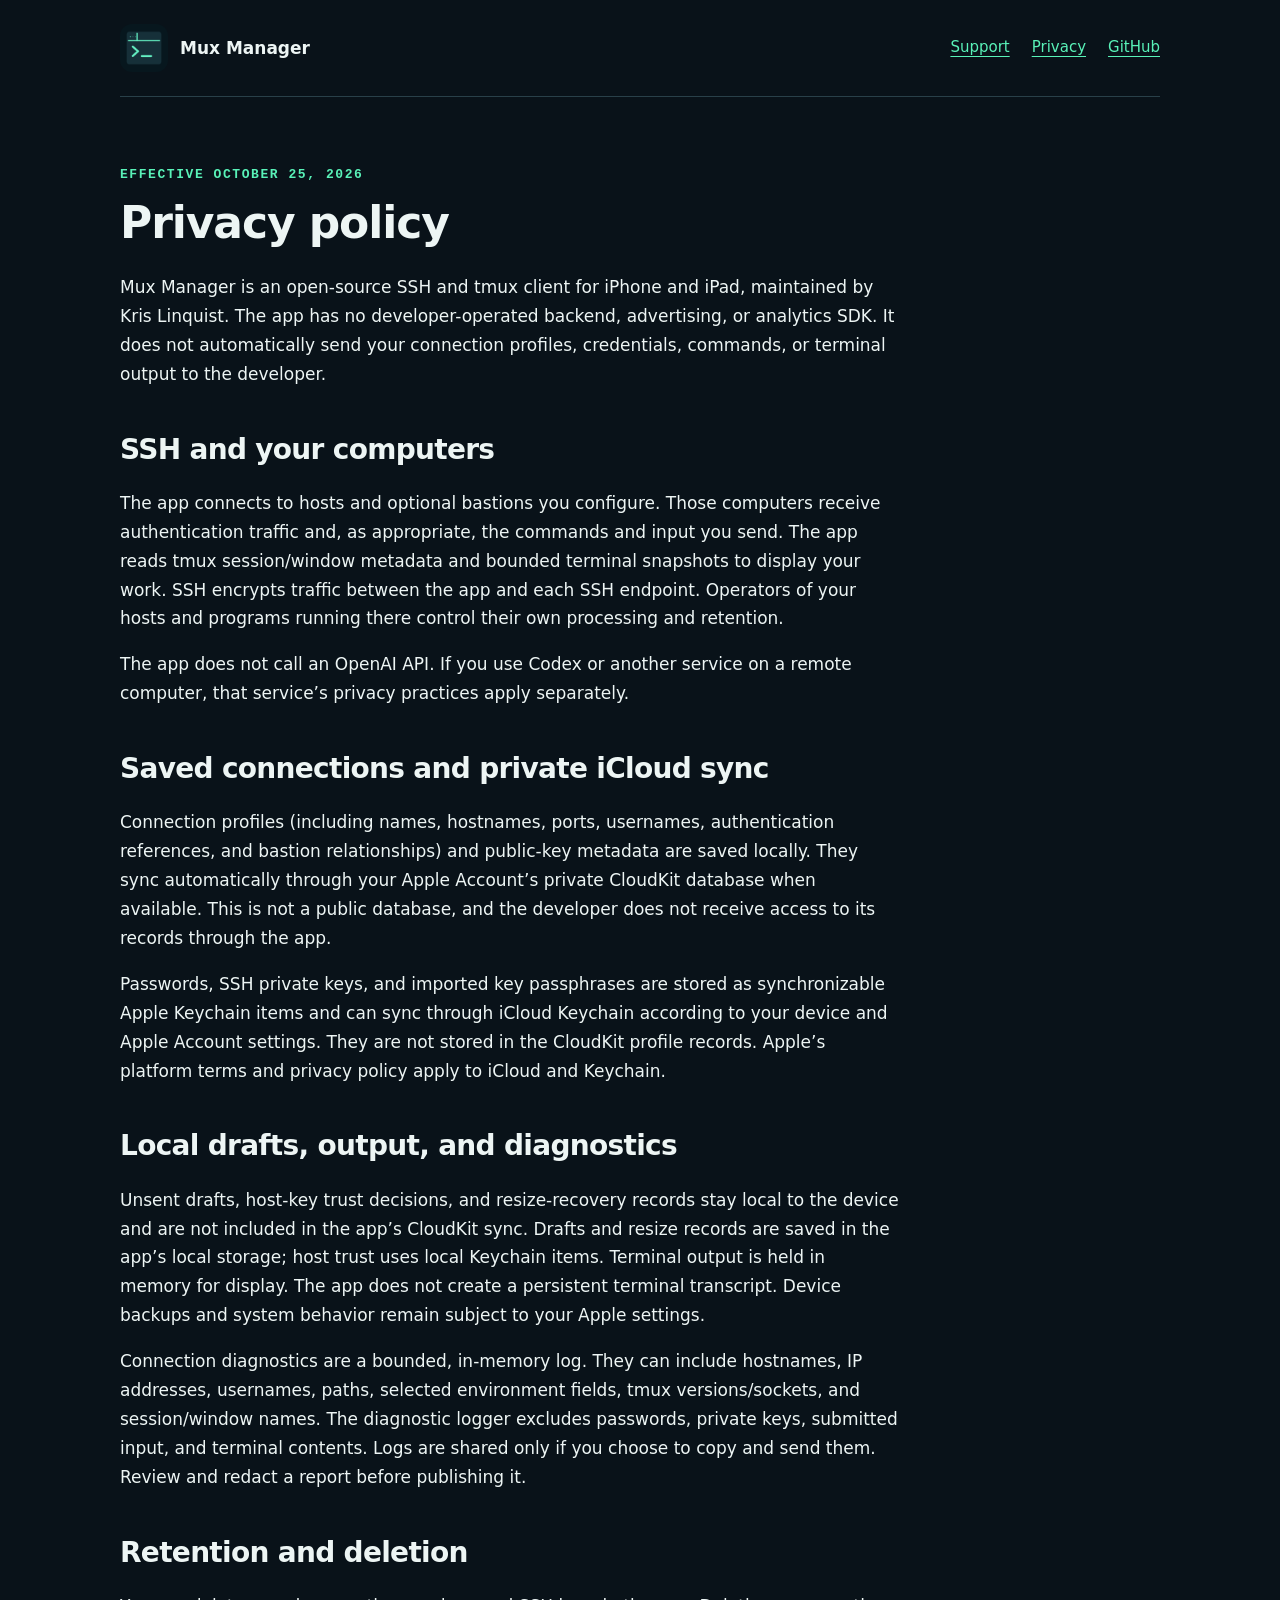
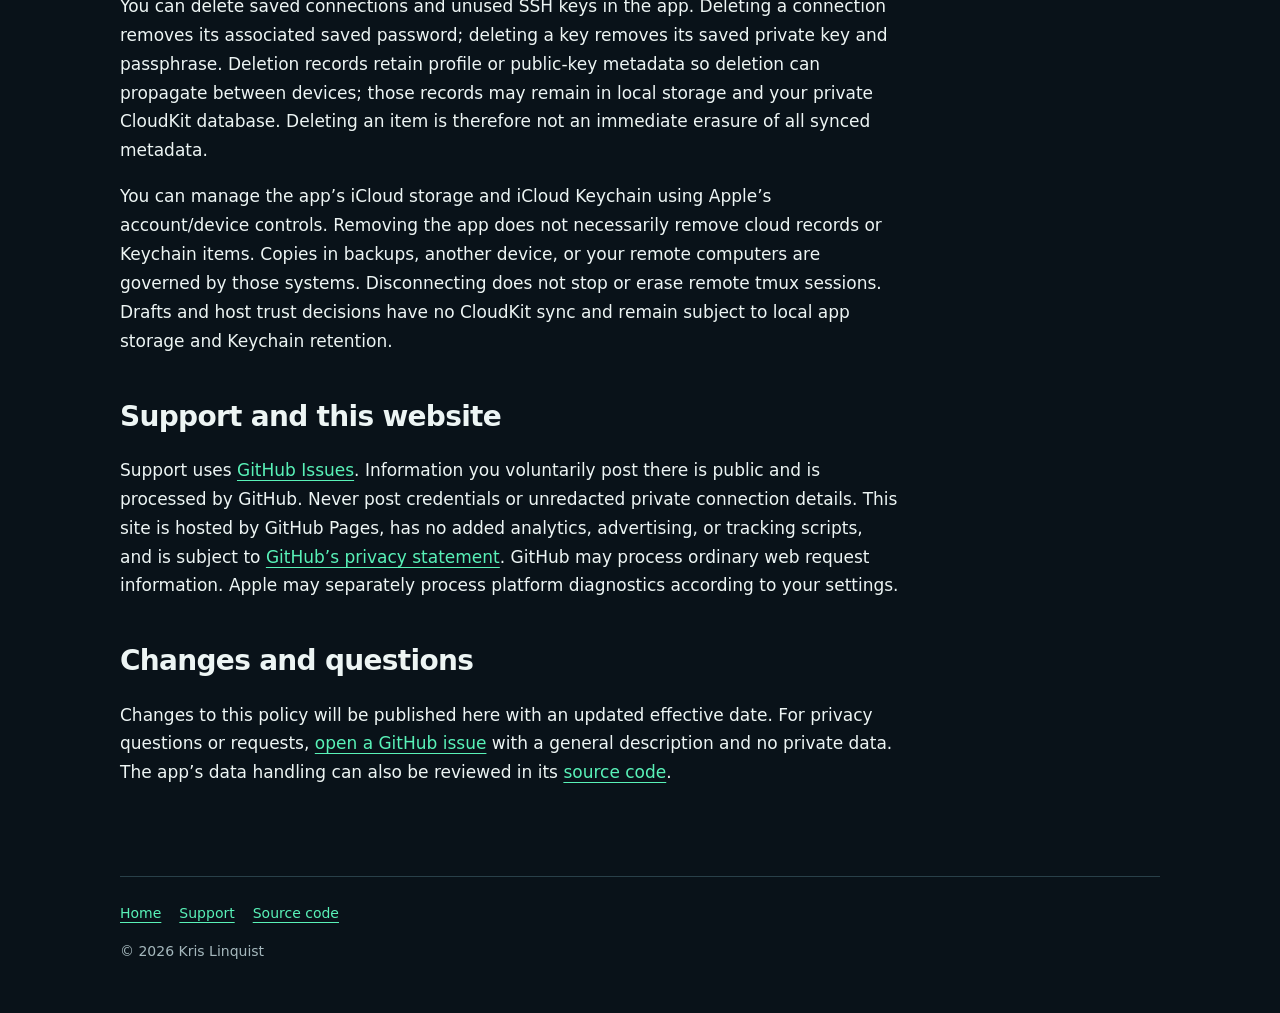
==== docs/privacy/index.html @ 08c9a594 "Open source Mux Manager for iPhone and iPad under MIT" ====
<!doctype html>
<html lang="en"><head><meta charset="utf-8"><meta name="viewport" content="width=device-width,initial-scale=1"><title>Privacy policy — Mux Manager</title><meta name="description" content="How Mux Manager handles SSH connections, credentials, private iCloud sync, terminal output, and optional support reports."><link rel="stylesheet" href="../style.css"><link rel="icon" href="../assets/icon.png"></head>
<body><header><a class="brand" href="../"><img src="../assets/icon.png" alt="">Mux Manager</a><nav aria-label="Main"><a href="../support/">Support</a><a href="./" aria-current="page">Privacy</a><a href="https://github.com/klinquist/muxmanager">GitHub</a></nav></header>
<main><article><p class="eyebrow">Effective October 25, 2026</p><h1>Privacy policy</h1><p>Mux Manager is an open-source SSH and tmux client for iPhone and iPad, maintained by Kris Linquist. The app has no developer-operated backend, advertising, or analytics SDK. It does not automatically send your connection profiles, credentials, commands, or terminal output to the developer.</p>
<h2>SSH and your computers</h2><p>The app connects to hosts and optional bastions you configure. Those computers receive authentication traffic and, as appropriate, the commands and input you send. The app reads tmux session/window metadata and bounded terminal snapshots to display your work. SSH encrypts traffic between the app and each SSH endpoint. Operators of your hosts and programs running there control their own processing and retention.</p><p>The app does not call an OpenAI API. If you use Codex or another service on a remote computer, that service’s privacy practices apply separately.</p>
<h2>Saved connections and private iCloud sync</h2><p>Connection profiles (including names, hostnames, ports, usernames, authentication references, and bastion relationships) and public-key metadata are saved locally. They sync automatically through your Apple Account’s private CloudKit database when available. This is not a public database, and the developer does not receive access to its records through the app.</p><p>Passwords, SSH private keys, and imported key passphrases are stored as synchronizable Apple Keychain items and can sync through iCloud Keychain according to your device and Apple Account settings. They are not stored in the CloudKit profile records. Apple’s platform terms and privacy policy apply to iCloud and Keychain.</p>
<h2>Local drafts, output, and diagnostics</h2><p>Unsent drafts, host-key trust decisions, and resize-recovery records stay local to the device and are not included in the app’s CloudKit sync. Drafts and resize records are saved in the app’s local storage; host trust uses local Keychain items. Terminal output is held in memory for display. The app does not create a persistent terminal transcript. Device backups and system behavior remain subject to your Apple settings.</p><p>Connection diagnostics are a bounded, in-memory log. They can include hostnames, IP addresses, usernames, paths, selected environment fields, tmux versions/sockets, and session/window names. The diagnostic logger excludes passwords, private keys, submitted input, and terminal contents. Logs are shared only if you choose to copy and send them. Review and redact a report before publishing it.</p>
<h2>Retention and deletion</h2><p>You can delete saved connections and unused SSH keys in the app. Deleting a connection removes its associated saved password; deleting a key removes its saved private key and passphrase. Deletion records retain profile or public-key metadata so deletion can propagate between devices; those records may remain in local storage and your private CloudKit database. Deleting an item is therefore not an immediate erasure of all synced metadata.</p><p>You can manage the app’s iCloud storage and iCloud Keychain using Apple’s account/device controls. Removing the app does not necessarily remove cloud records or Keychain items. Copies in backups, another device, or your remote computers are governed by those systems. Disconnecting does not stop or erase remote tmux sessions. Drafts and host trust decisions have no CloudKit sync and remain subject to local app storage and Keychain retention.</p>
<h2>Support and this website</h2><p>Support uses <a href="https://github.com/klinquist/muxmanager/issues">GitHub Issues</a>. Information you voluntarily post there is public and is processed by GitHub. Never post credentials or unredacted private connection details. This site is hosted by GitHub Pages, has no added analytics, advertising, or tracking scripts, and is subject to <a href="https://docs.github.com/en/site-policy/privacy-policies/github-general-privacy-statement">GitHub’s privacy statement</a>. GitHub may process ordinary web request information. Apple may separately process platform diagnostics according to your settings.</p>
<h2>Changes and questions</h2><p>Changes to this policy will be published here with an updated effective date. For privacy questions or requests, <a href="https://github.com/klinquist/muxmanager/issues/new">open a GitHub issue</a> with a general description and no private data. The app’s data handling can also be reviewed in its <a href="https://github.com/klinquist/muxmanager">source code</a>.</p>
</article></main><footer><a href="../">Home</a><a href="../support/">Support</a><a href="https://github.com/klinquist/muxmanager">Source code</a><p>© 2026 Kris Linquist</p></footer></body></html>
---- docs/style.css ----
:root { color-scheme: dark; --bg:#091219; --surface:#13242c; --text:#edf5f4; --muted:#a5b8bd; --accent:#59f2b8; }
* { box-sizing:border-box; }
body { margin:0; background:var(--bg); color:var(--text); font:17px/1.7 system-ui,-apple-system,BlinkMacSystemFont,"Segoe UI",sans-serif; }
a { color:var(--accent); text-underline-offset:4px; }
a:hover { color:#fff; }
header,main,footer { width:min(1040px,calc(100% - 40px)); margin:auto; }
header { display:flex; justify-content:space-between; align-items:center; gap:20px; padding:24px 0; border-bottom:1px solid #294049; }
.brand { display:flex; align-items:center; gap:12px; color:var(--text); font-weight:750; text-decoration:none; }
.brand img { width:48px; height:48px; border-radius:12px; }
nav { display:flex; flex-wrap:wrap; gap:22px; font-size:15px; }
h1,h2,h3 { line-height:1.18; letter-spacing:-.025em; }
h1 { font-size:clamp(38px,6vw,68px); margin:0 0 24px; }
h2 { font-size:28px; margin-top:44px; }
p,li { max-width:75ch; }
.hero { display:grid; grid-template-columns:1.15fr .85fr; align-items:center; gap:50px; padding:72px 0; }
.hero p { color:var(--muted); font-size:21px; }
.eyebrow { color:var(--accent)!important; font:600 13px/1.4 ui-monospace,monospace!important; letter-spacing:.12em; text-transform:uppercase; }
.hero img { display:block; width:100%; max-height:720px; object-fit:contain; }
.button { display:inline-block; border:1px solid var(--accent); padding:11px 20px; border-radius:10px; text-decoration:none; margin:10px 12px 10px 0; font-weight:650; }
.button.primary { color:var(--bg); background:var(--accent); }
.grid { display:grid; grid-template-columns:repeat(3,1fr); gap:20px; margin:30px 0 60px; }
.card { padding:25px; background:var(--surface); border-radius:14px; }
.card h2 { margin:0 0 12px; font-size:23px; }
.card p { color:var(--muted); margin-bottom:0; }
article { max-width:780px; padding:56px 0 72px; }
article h1 { font-size:44px; }
.note { color:var(--muted); border-left:3px solid var(--accent); padding-left:18px; }
code { font: .9em ui-monospace,SFMono-Regular,monospace; overflow-wrap:anywhere; }
footer { padding:25px 0 35px; border-top:1px solid #294049; color:var(--muted); font-size:14px; }
footer a { margin-right:18px; }
@media(max-width:700px) { header { align-items:flex-start; flex-direction:column; } .hero { grid-template-columns:1fr; padding:42px 0; gap:25px; } .hero img { max-height:620px; } .grid { grid-template-columns:1fr; } article { padding-top:35px; } }
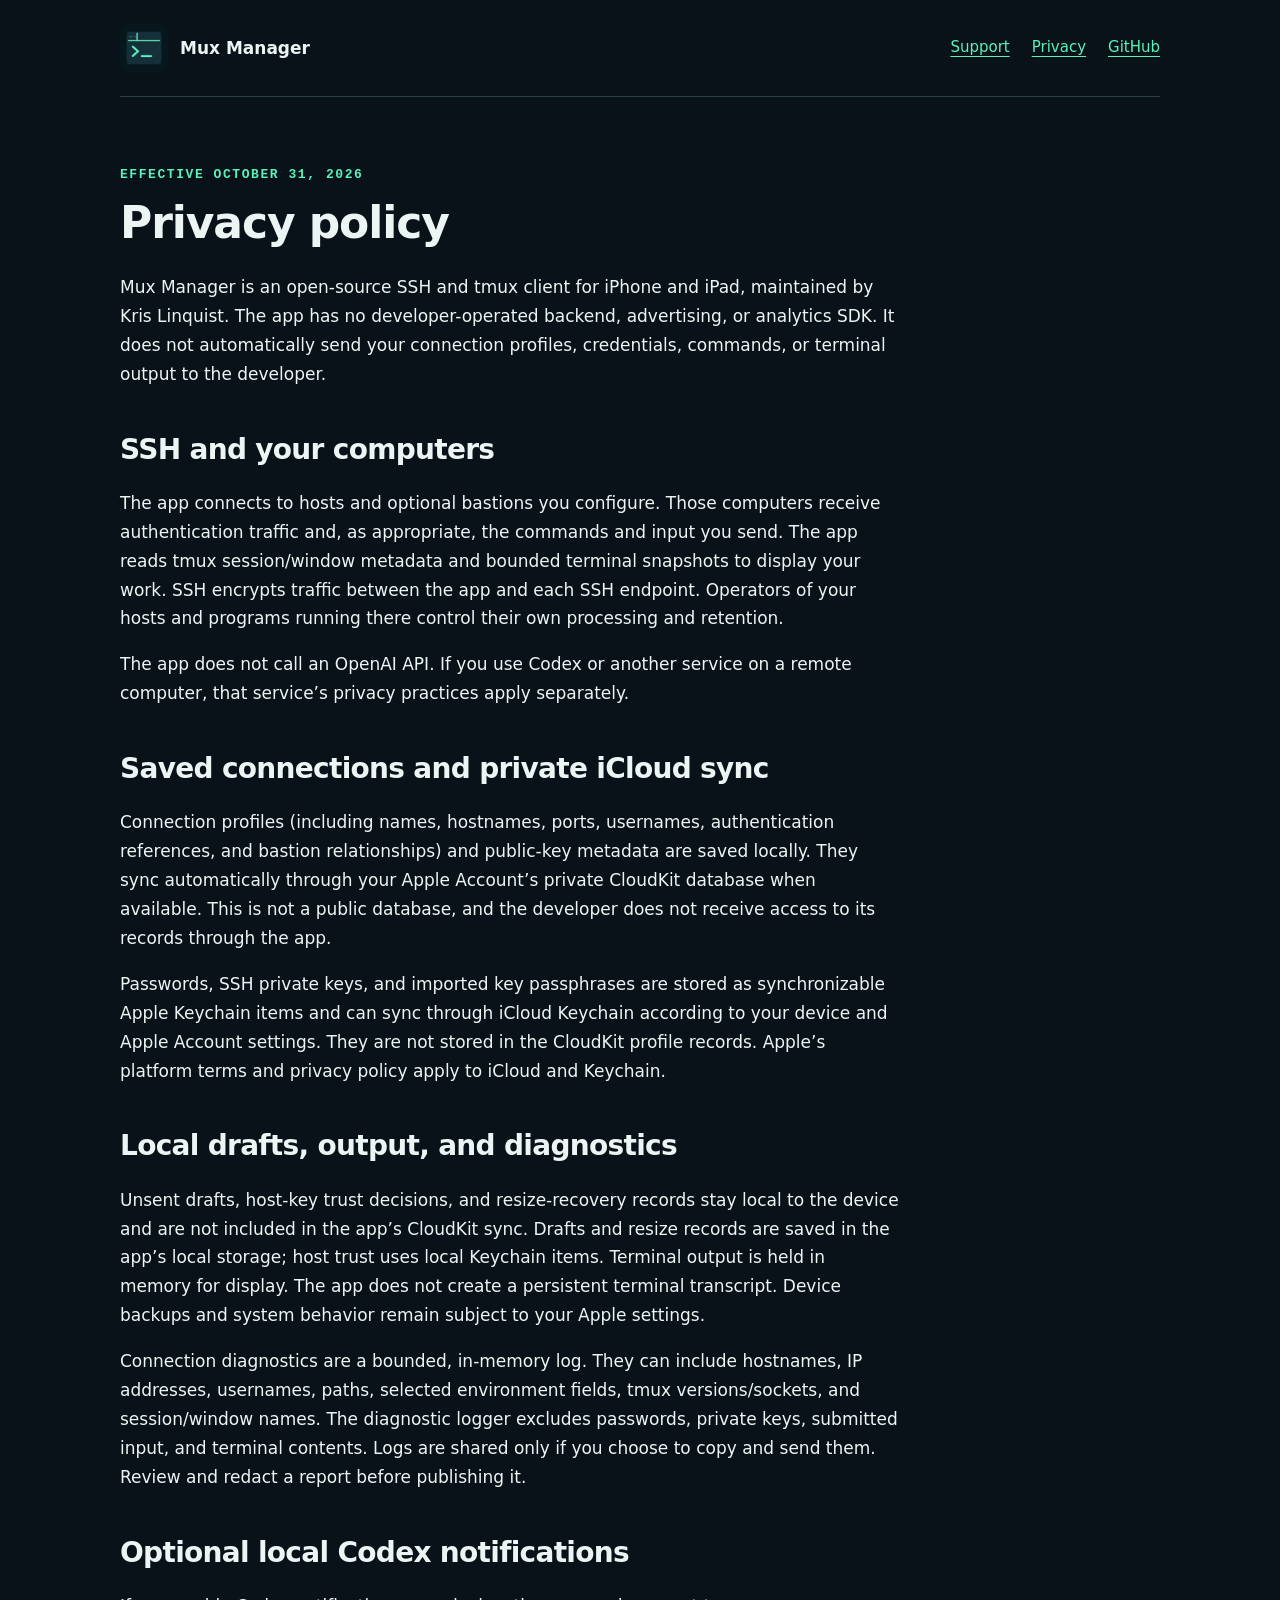
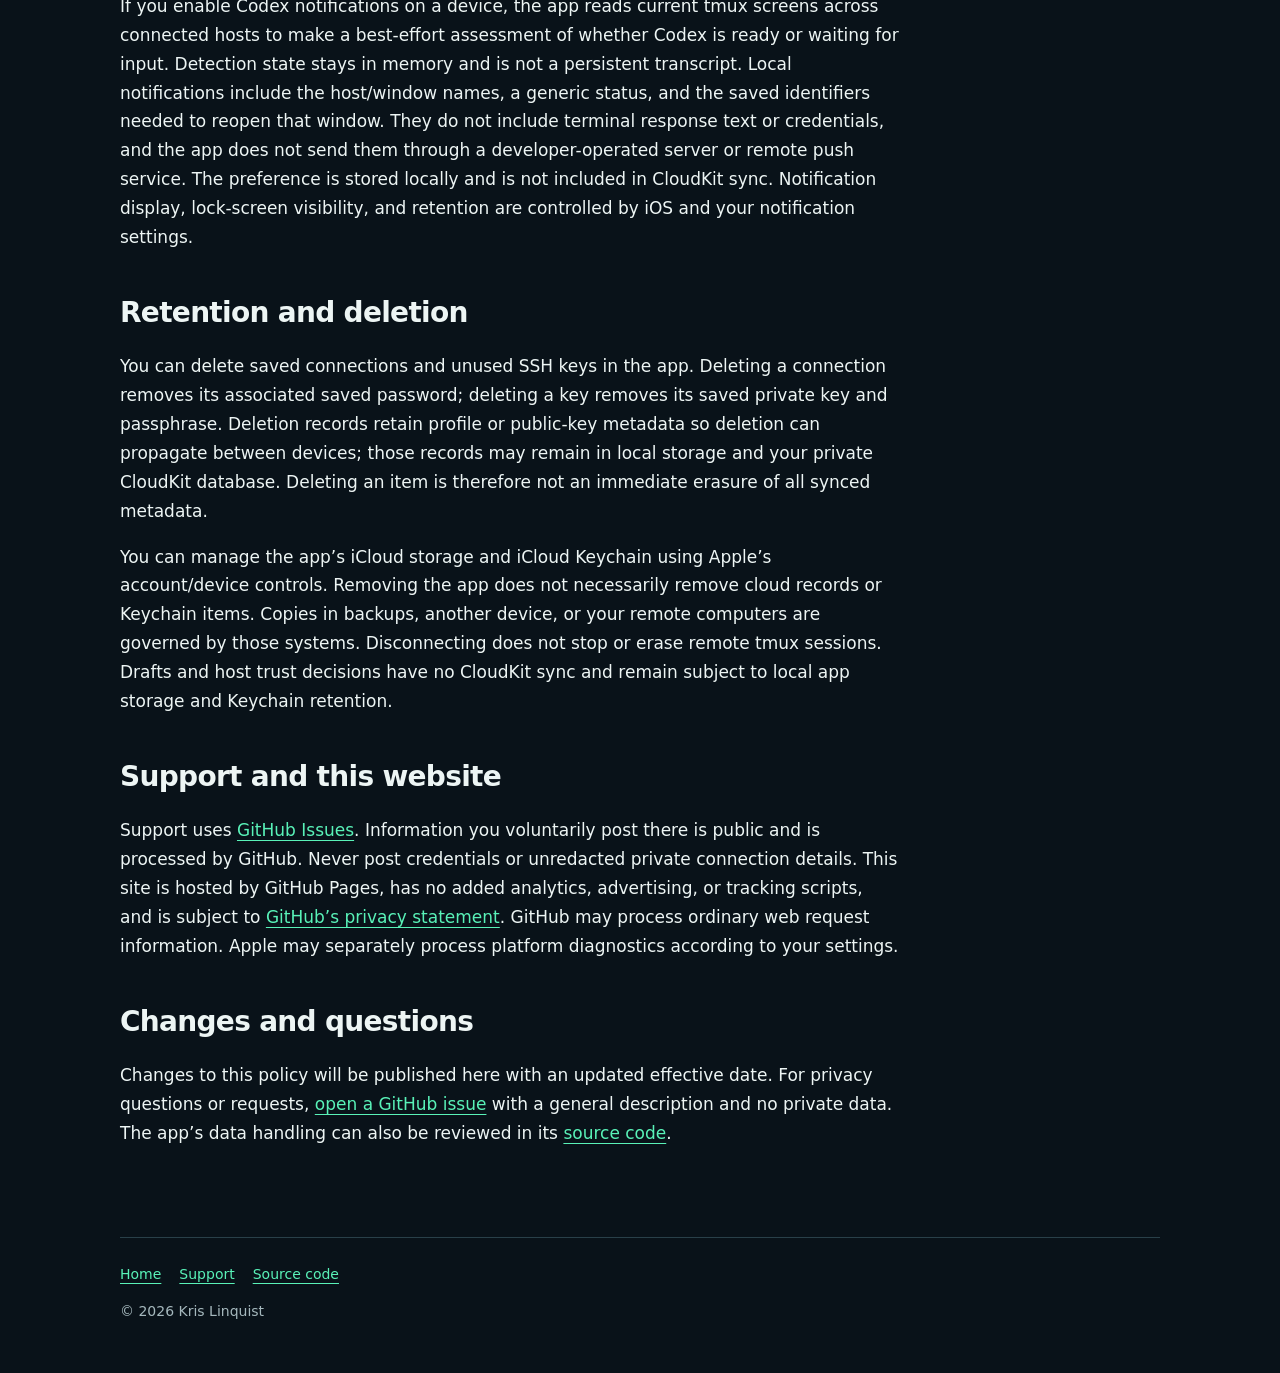
==== commit 4786aff3: "Add best-effort local Codex attention notifications" ====
--- a/docs/privacy/index.html
+++ b/docs/privacy/index.html
@@ -1,10 +1,11 @@
 <!doctype html>
 <html lang="en"><head><meta charset="utf-8"><meta name="viewport" content="width=device-width,initial-scale=1"><title>Privacy policy — Mux Manager</title><meta name="description" content="How Mux Manager handles SSH connections, credentials, private iCloud sync, terminal output, and optional support reports."><link rel="stylesheet" href="../style.css"><link rel="icon" href="../assets/icon.png"></head>
 <body><header><a class="brand" href="../"><img src="../assets/icon.png" alt="">Mux Manager</a><nav aria-label="Main"><a href="../support/">Support</a><a href="./" aria-current="page">Privacy</a><a href="https://github.com/klinquist/muxmanager">GitHub</a></nav></header>
-<main><article><p class="eyebrow">Effective October 25, 2026</p><h1>Privacy policy</h1><p>Mux Manager is an open-source SSH and tmux client for iPhone and iPad, maintained by Kris Linquist. The app has no developer-operated backend, advertising, or analytics SDK. It does not automatically send your connection profiles, credentials, commands, or terminal output to the developer.</p>
+<main><article><p class="eyebrow">Effective October 31, 2026</p><h1>Privacy policy</h1><p>Mux Manager is an open-source SSH and tmux client for iPhone and iPad, maintained by Kris Linquist. The app has no developer-operated backend, advertising, or analytics SDK. It does not automatically send your connection profiles, credentials, commands, or terminal output to the developer.</p>
 <h2>SSH and your computers</h2><p>The app connects to hosts and optional bastions you configure. Those computers receive authentication traffic and, as appropriate, the commands and input you send. The app reads tmux session/window metadata and bounded terminal snapshots to display your work. SSH encrypts traffic between the app and each SSH endpoint. Operators of your hosts and programs running there control their own processing and retention.</p><p>The app does not call an OpenAI API. If you use Codex or another service on a remote computer, that service’s privacy practices apply separately.</p>
 <h2>Saved connections and private iCloud sync</h2><p>Connection profiles (including names, hostnames, ports, usernames, authentication references, and bastion relationships) and public-key metadata are saved locally. They sync automatically through your Apple Account’s private CloudKit database when available. This is not a public database, and the developer does not receive access to its records through the app.</p><p>Passwords, SSH private keys, and imported key passphrases are stored as synchronizable Apple Keychain items and can sync through iCloud Keychain according to your device and Apple Account settings. They are not stored in the CloudKit profile records. Apple’s platform terms and privacy policy apply to iCloud and Keychain.</p>
 <h2>Local drafts, output, and diagnostics</h2><p>Unsent drafts, host-key trust decisions, and resize-recovery records stay local to the device and are not included in the app’s CloudKit sync. Drafts and resize records are saved in the app’s local storage; host trust uses local Keychain items. Terminal output is held in memory for display. The app does not create a persistent terminal transcript. Device backups and system behavior remain subject to your Apple settings.</p><p>Connection diagnostics are a bounded, in-memory log. They can include hostnames, IP addresses, usernames, paths, selected environment fields, tmux versions/sockets, and session/window names. The diagnostic logger excludes passwords, private keys, submitted input, and terminal contents. Logs are shared only if you choose to copy and send them. Review and redact a report before publishing it.</p>
+<h2>Optional local Codex notifications</h2><p>If you enable Codex notifications on a device, the app reads current tmux screens across connected hosts to make a best-effort assessment of whether Codex is ready or waiting for input. Detection state stays in memory and is not a persistent transcript. Local notifications include the host/window names, a generic status, and the saved identifiers needed to reopen that window. They do not include terminal response text or credentials, and the app does not send them through a developer-operated server or remote push service. The preference is stored locally and is not included in CloudKit sync. Notification display, lock-screen visibility, and retention are controlled by iOS and your notification settings.</p>
 <h2>Retention and deletion</h2><p>You can delete saved connections and unused SSH keys in the app. Deleting a connection removes its associated saved password; deleting a key removes its saved private key and passphrase. Deletion records retain profile or public-key metadata so deletion can propagate between devices; those records may remain in local storage and your private CloudKit database. Deleting an item is therefore not an immediate erasure of all synced metadata.</p><p>You can manage the app’s iCloud storage and iCloud Keychain using Apple’s account/device controls. Removing the app does not necessarily remove cloud records or Keychain items. Copies in backups, another device, or your remote computers are governed by those systems. Disconnecting does not stop or erase remote tmux sessions. Drafts and host trust decisions have no CloudKit sync and remain subject to local app storage and Keychain retention.</p>
 <h2>Support and this website</h2><p>Support uses <a href="https://github.com/klinquist/muxmanager/issues">GitHub Issues</a>. Information you voluntarily post there is public and is processed by GitHub. Never post credentials or unredacted private connection details. This site is hosted by GitHub Pages, has no added analytics, advertising, or tracking scripts, and is subject to <a href="https://docs.github.com/en/site-policy/privacy-policies/github-general-privacy-statement">GitHub’s privacy statement</a>. GitHub may process ordinary web request information. Apple may separately process platform diagnostics according to your settings.</p>
 <h2>Changes and questions</h2><p>Changes to this policy will be published here with an updated effective date. For privacy questions or requests, <a href="https://github.com/klinquist/muxmanager/issues/new">open a GitHub issue</a> with a general description and no private data. The app’s data handling can also be reviewed in its <a href="https://github.com/klinquist/muxmanager">source code</a>.</p>
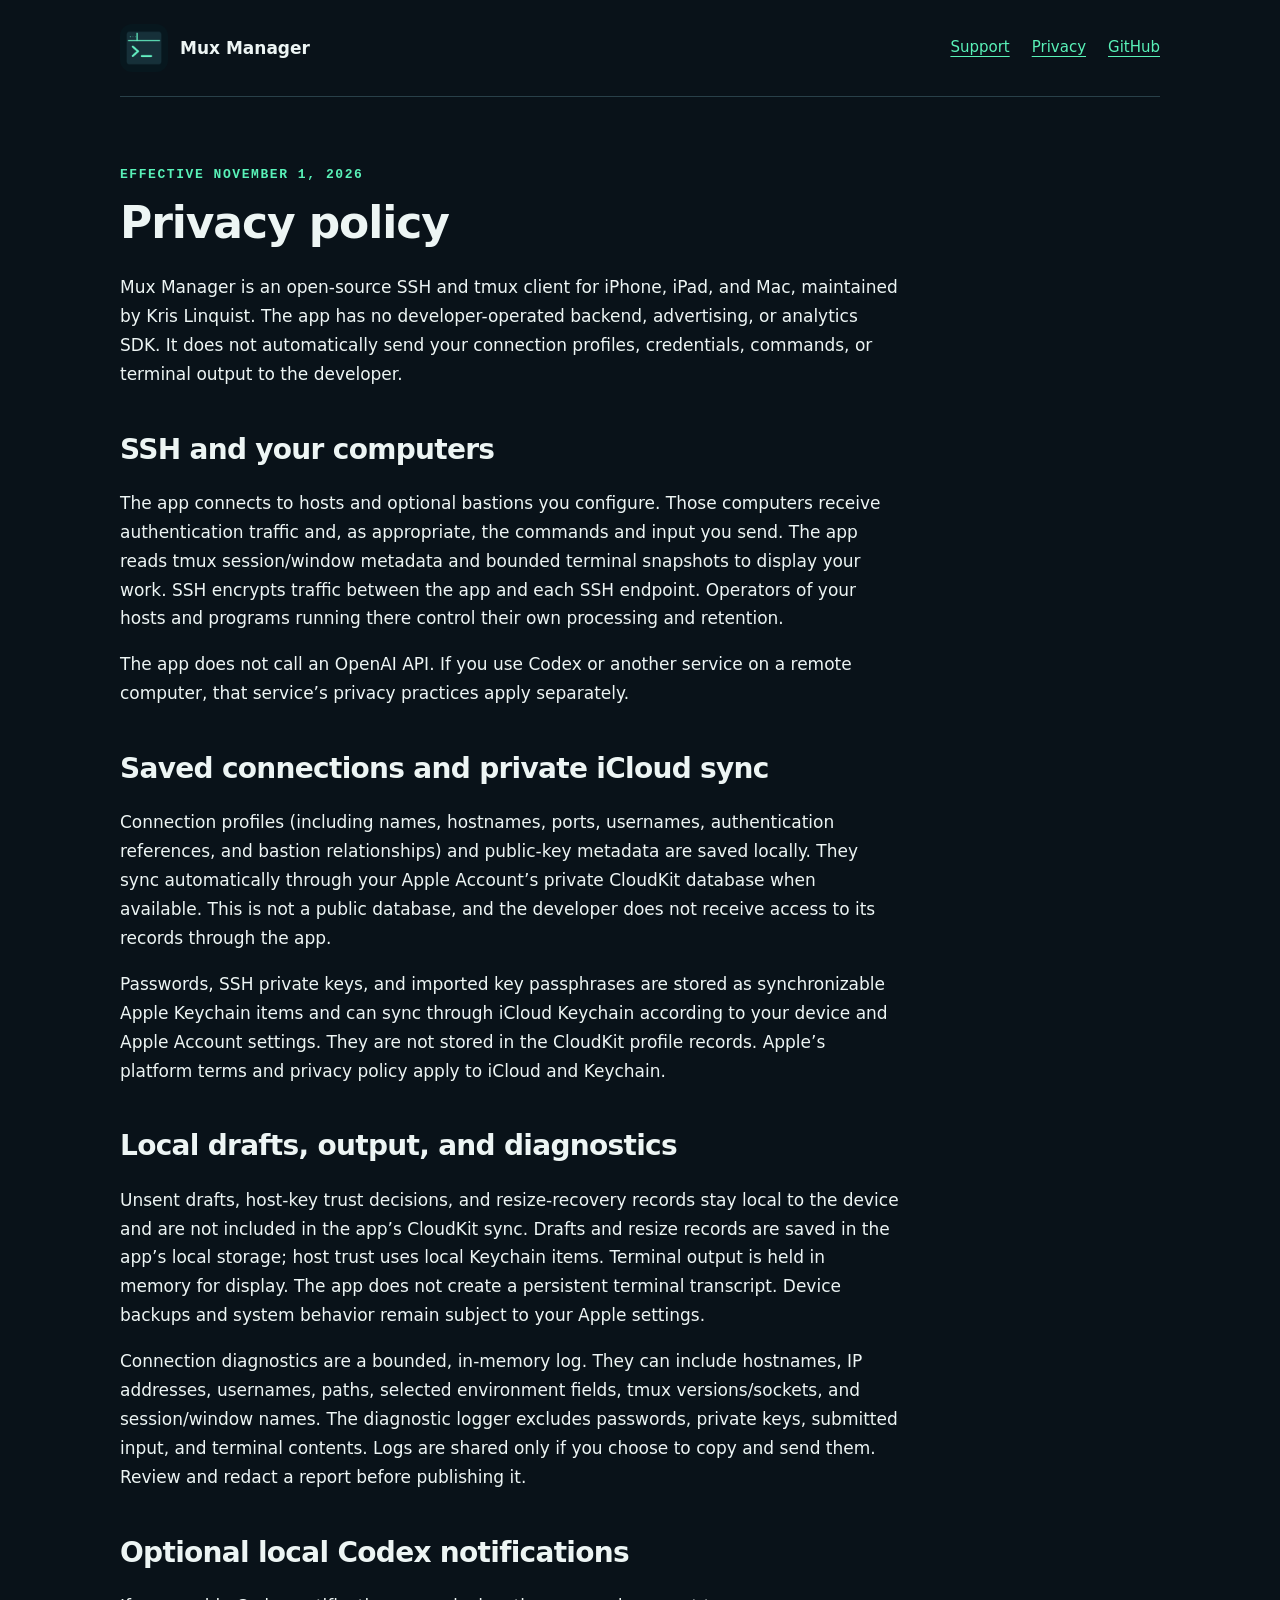
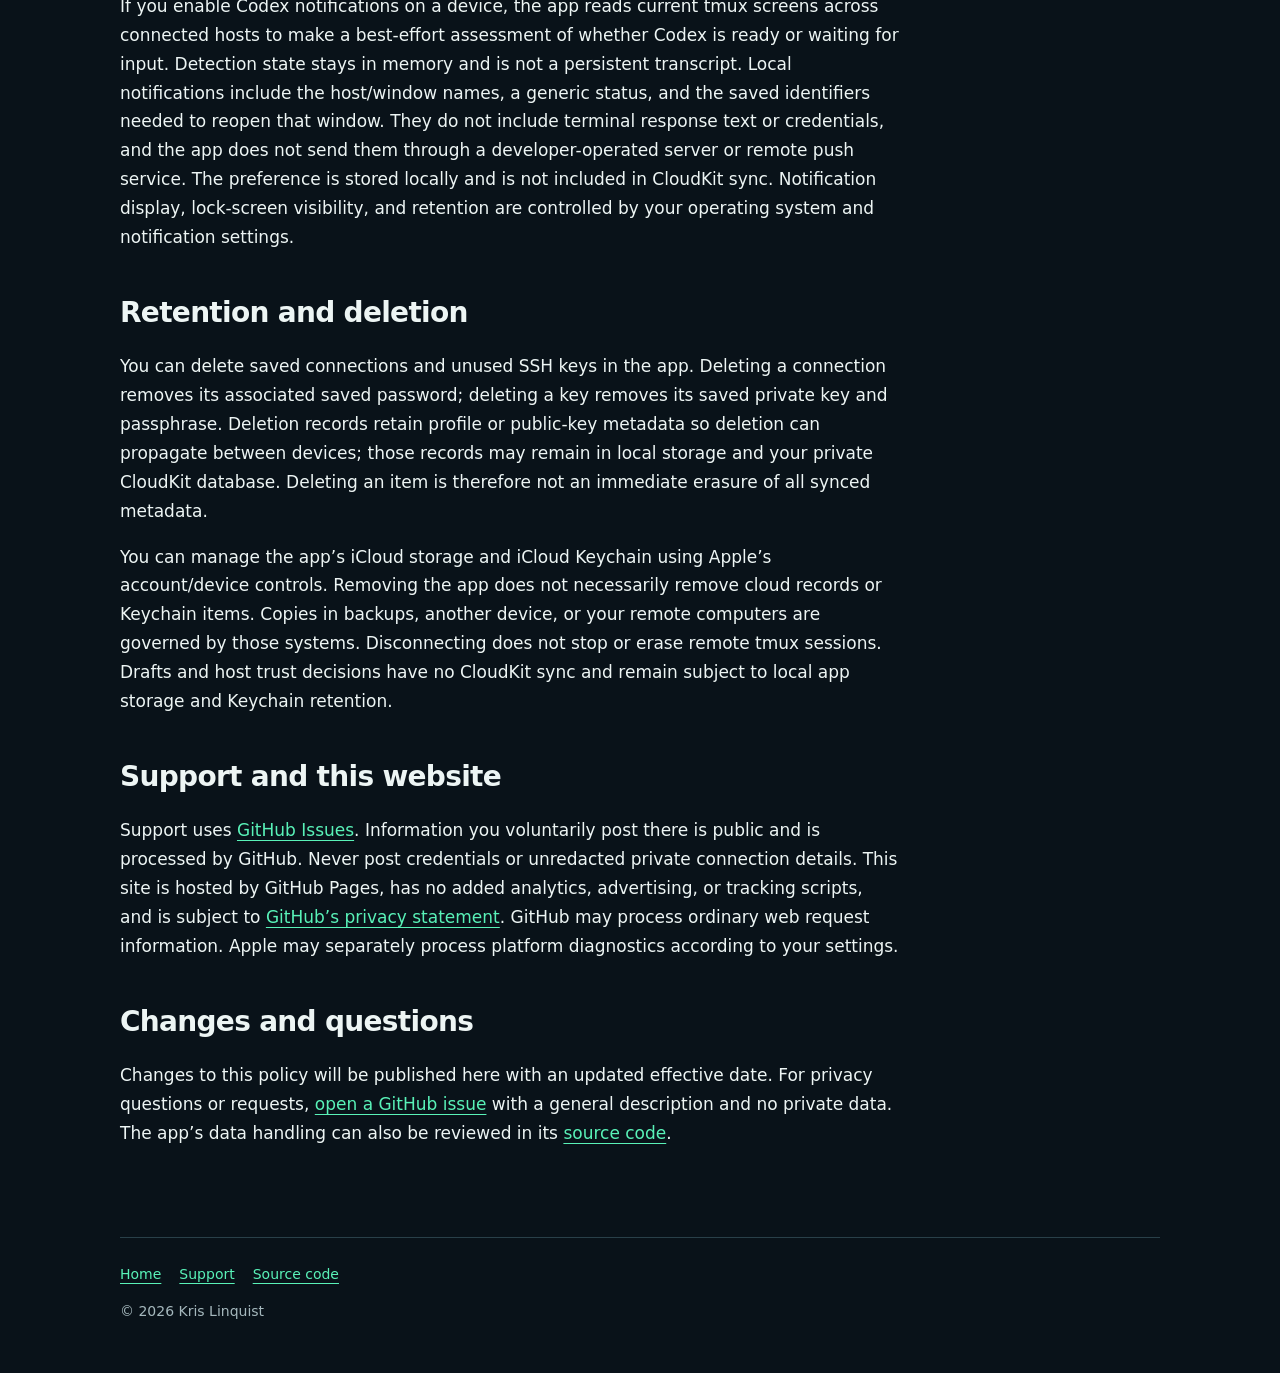
==== commit c60dd914: "Add native macOS Mux Manager with universal build 15" ====
--- a/docs/privacy/index.html
+++ b/docs/privacy/index.html
@@ -1,11 +1,11 @@
 <!doctype html>
 <html lang="en"><head><meta charset="utf-8"><meta name="viewport" content="width=device-width,initial-scale=1"><title>Privacy policy — Mux Manager</title><meta name="description" content="How Mux Manager handles SSH connections, credentials, private iCloud sync, terminal output, and optional support reports."><link rel="stylesheet" href="../style.css"><link rel="icon" href="../assets/icon.png"></head>
 <body><header><a class="brand" href="../"><img src="../assets/icon.png" alt="">Mux Manager</a><nav aria-label="Main"><a href="../support/">Support</a><a href="./" aria-current="page">Privacy</a><a href="https://github.com/klinquist/muxmanager">GitHub</a></nav></header>
-<main><article><p class="eyebrow">Effective October 31, 2026</p><h1>Privacy policy</h1><p>Mux Manager is an open-source SSH and tmux client for iPhone and iPad, maintained by Kris Linquist. The app has no developer-operated backend, advertising, or analytics SDK. It does not automatically send your connection profiles, credentials, commands, or terminal output to the developer.</p>
+<main><article><p class="eyebrow">Effective November 1, 2026</p><h1>Privacy policy</h1><p>Mux Manager is an open-source SSH and tmux client for iPhone, iPad, and Mac, maintained by Kris Linquist. The app has no developer-operated backend, advertising, or analytics SDK. It does not automatically send your connection profiles, credentials, commands, or terminal output to the developer.</p>
 <h2>SSH and your computers</h2><p>The app connects to hosts and optional bastions you configure. Those computers receive authentication traffic and, as appropriate, the commands and input you send. The app reads tmux session/window metadata and bounded terminal snapshots to display your work. SSH encrypts traffic between the app and each SSH endpoint. Operators of your hosts and programs running there control their own processing and retention.</p><p>The app does not call an OpenAI API. If you use Codex or another service on a remote computer, that service’s privacy practices apply separately.</p>
 <h2>Saved connections and private iCloud sync</h2><p>Connection profiles (including names, hostnames, ports, usernames, authentication references, and bastion relationships) and public-key metadata are saved locally. They sync automatically through your Apple Account’s private CloudKit database when available. This is not a public database, and the developer does not receive access to its records through the app.</p><p>Passwords, SSH private keys, and imported key passphrases are stored as synchronizable Apple Keychain items and can sync through iCloud Keychain according to your device and Apple Account settings. They are not stored in the CloudKit profile records. Apple’s platform terms and privacy policy apply to iCloud and Keychain.</p>
 <h2>Local drafts, output, and diagnostics</h2><p>Unsent drafts, host-key trust decisions, and resize-recovery records stay local to the device and are not included in the app’s CloudKit sync. Drafts and resize records are saved in the app’s local storage; host trust uses local Keychain items. Terminal output is held in memory for display. The app does not create a persistent terminal transcript. Device backups and system behavior remain subject to your Apple settings.</p><p>Connection diagnostics are a bounded, in-memory log. They can include hostnames, IP addresses, usernames, paths, selected environment fields, tmux versions/sockets, and session/window names. The diagnostic logger excludes passwords, private keys, submitted input, and terminal contents. Logs are shared only if you choose to copy and send them. Review and redact a report before publishing it.</p>
-<h2>Optional local Codex notifications</h2><p>If you enable Codex notifications on a device, the app reads current tmux screens across connected hosts to make a best-effort assessment of whether Codex is ready or waiting for input. Detection state stays in memory and is not a persistent transcript. Local notifications include the host/window names, a generic status, and the saved identifiers needed to reopen that window. They do not include terminal response text or credentials, and the app does not send them through a developer-operated server or remote push service. The preference is stored locally and is not included in CloudKit sync. Notification display, lock-screen visibility, and retention are controlled by iOS and your notification settings.</p>
+<h2>Optional local Codex notifications</h2><p>If you enable Codex notifications on a device, the app reads current tmux screens across connected hosts to make a best-effort assessment of whether Codex is ready or waiting for input. Detection state stays in memory and is not a persistent transcript. Local notifications include the host/window names, a generic status, and the saved identifiers needed to reopen that window. They do not include terminal response text or credentials, and the app does not send them through a developer-operated server or remote push service. The preference is stored locally and is not included in CloudKit sync. Notification display, lock-screen visibility, and retention are controlled by your operating system and notification settings.</p>
 <h2>Retention and deletion</h2><p>You can delete saved connections and unused SSH keys in the app. Deleting a connection removes its associated saved password; deleting a key removes its saved private key and passphrase. Deletion records retain profile or public-key metadata so deletion can propagate between devices; those records may remain in local storage and your private CloudKit database. Deleting an item is therefore not an immediate erasure of all synced metadata.</p><p>You can manage the app’s iCloud storage and iCloud Keychain using Apple’s account/device controls. Removing the app does not necessarily remove cloud records or Keychain items. Copies in backups, another device, or your remote computers are governed by those systems. Disconnecting does not stop or erase remote tmux sessions. Drafts and host trust decisions have no CloudKit sync and remain subject to local app storage and Keychain retention.</p>
 <h2>Support and this website</h2><p>Support uses <a href="https://github.com/klinquist/muxmanager/issues">GitHub Issues</a>. Information you voluntarily post there is public and is processed by GitHub. Never post credentials or unredacted private connection details. This site is hosted by GitHub Pages, has no added analytics, advertising, or tracking scripts, and is subject to <a href="https://docs.github.com/en/site-policy/privacy-policies/github-general-privacy-statement">GitHub’s privacy statement</a>. GitHub may process ordinary web request information. Apple may separately process platform diagnostics according to your settings.</p>
 <h2>Changes and questions</h2><p>Changes to this policy will be published here with an updated effective date. For privacy questions or requests, <a href="https://github.com/klinquist/muxmanager/issues/new">open a GitHub issue</a> with a general description and no private data. The app’s data handling can also be reviewed in its <a href="https://github.com/klinquist/muxmanager">source code</a>.</p>
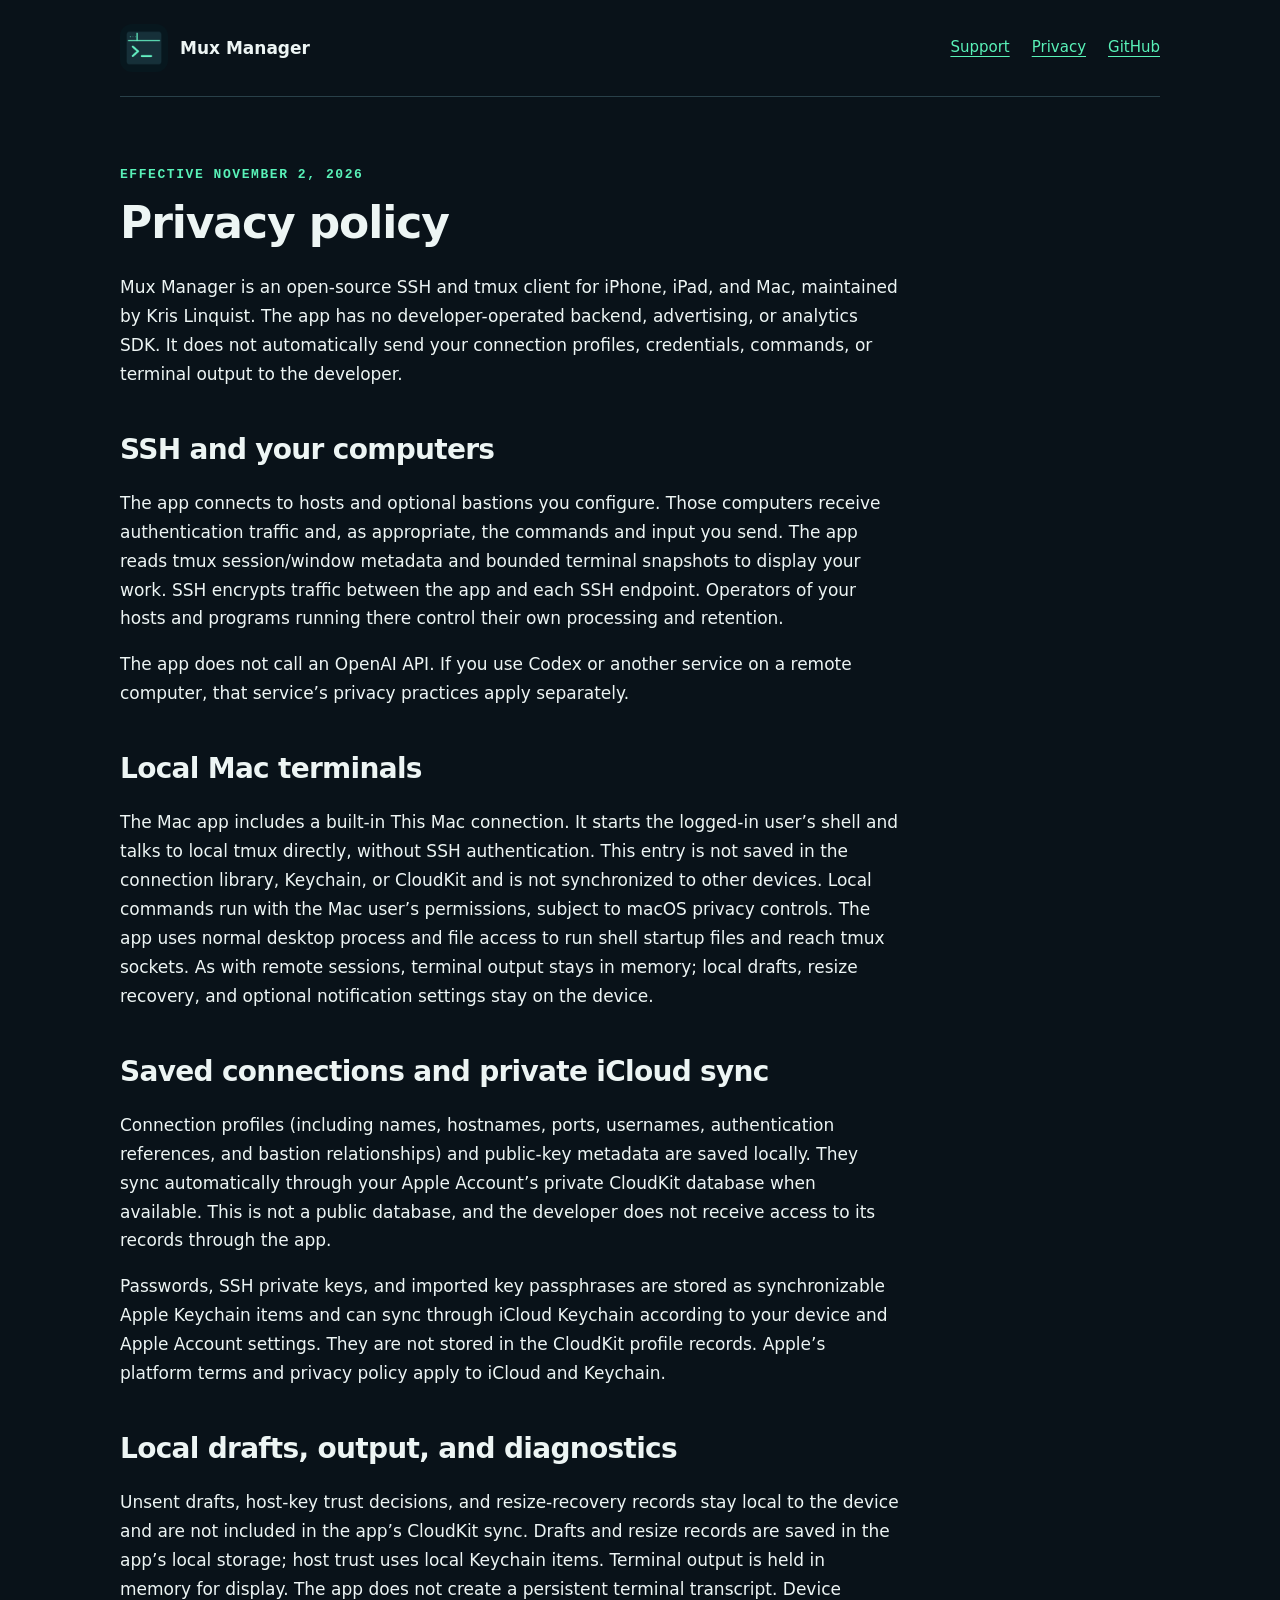
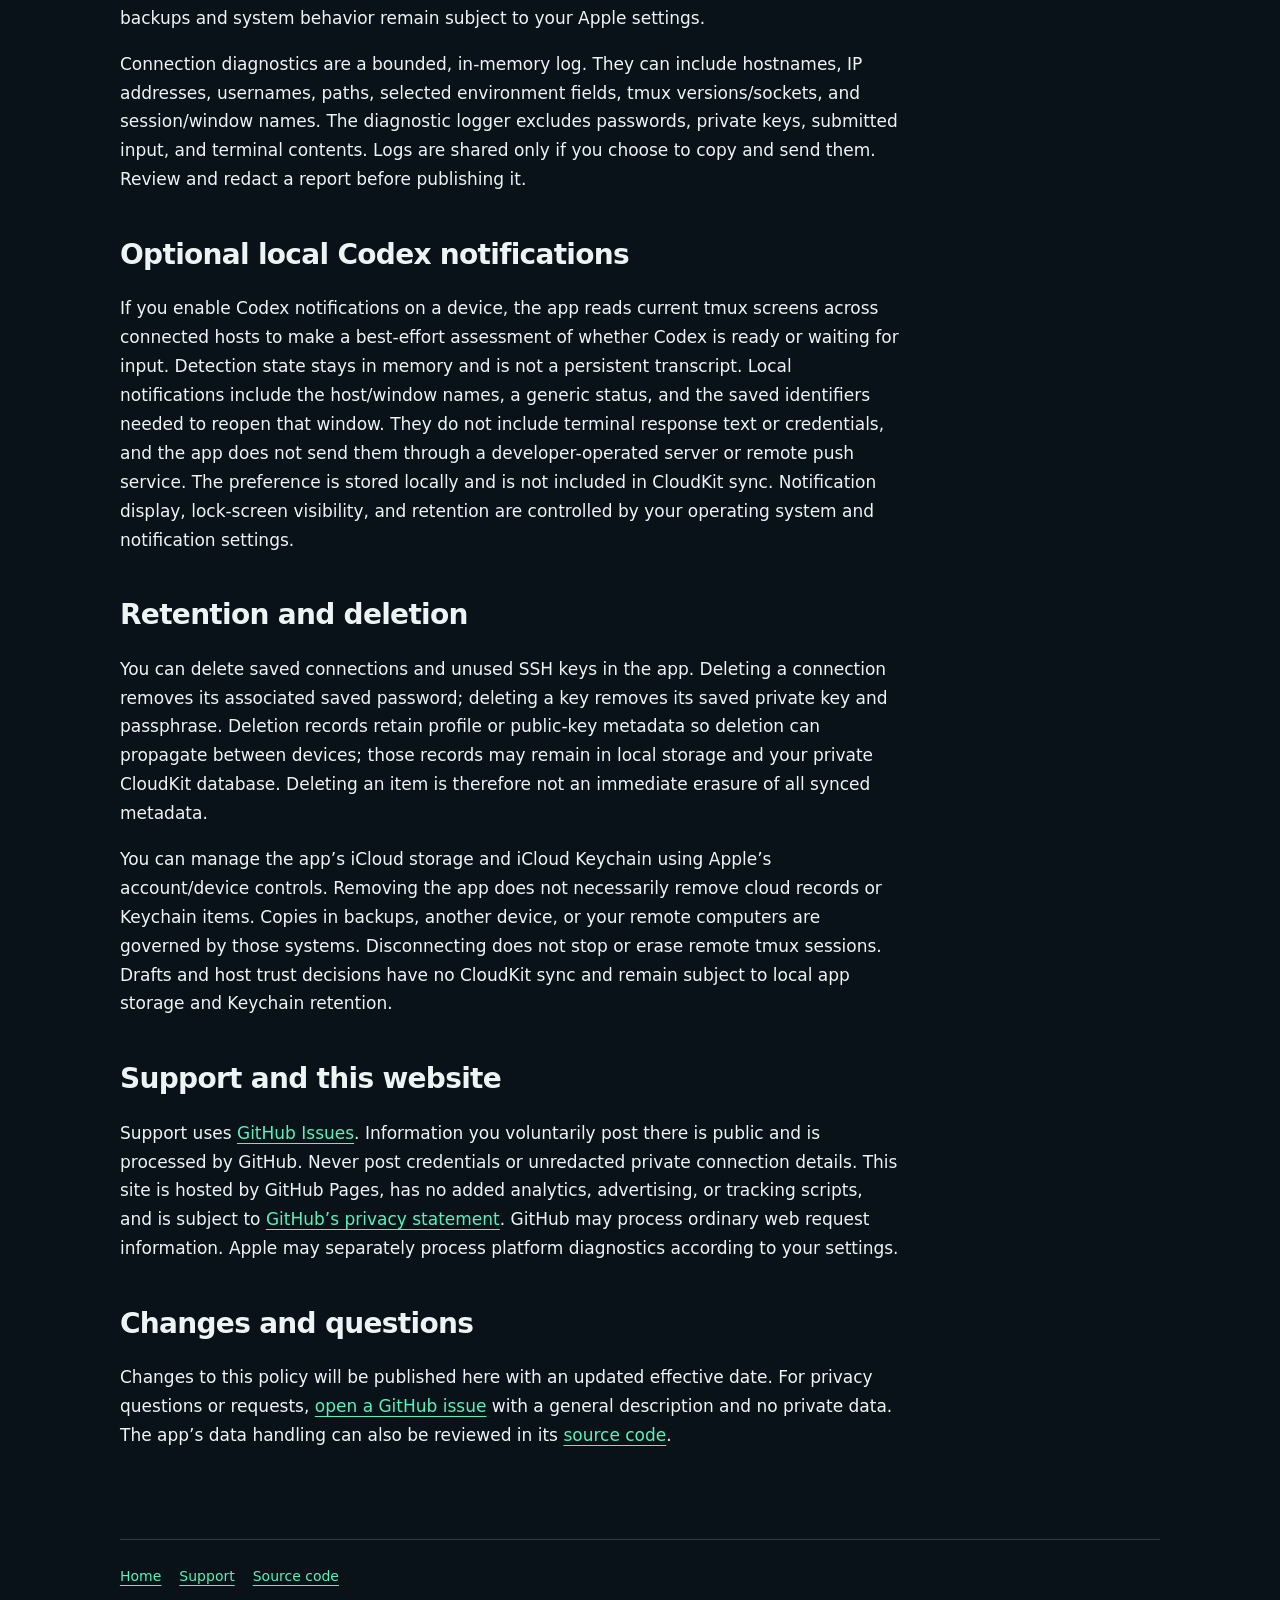
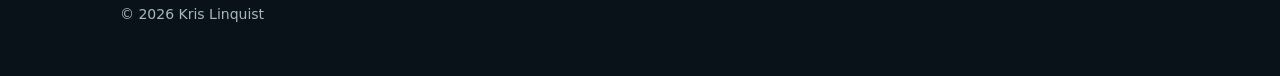
==== commit 5fc1cda7: "Improve terminal cursor and input latency; add local Mac connection" ====
--- a/docs/privacy/index.html
+++ b/docs/privacy/index.html
@@ -1,9 +1,9 @@
 <!doctype html>
 <html lang="en"><head><meta charset="utf-8"><meta name="viewport" content="width=device-width,initial-scale=1"><title>Privacy policy — Mux Manager</title><meta name="description" content="How Mux Manager handles SSH connections, credentials, private iCloud sync, terminal output, and optional support reports."><link rel="stylesheet" href="../style.css"><link rel="icon" href="../assets/icon.png"></head>
 <body><header><a class="brand" href="../"><img src="../assets/icon.png" alt="">Mux Manager</a><nav aria-label="Main"><a href="../support/">Support</a><a href="./" aria-current="page">Privacy</a><a href="https://github.com/klinquist/muxmanager">GitHub</a></nav></header>
-<main><article><p class="eyebrow">Effective November 1, 2026</p><h1>Privacy policy</h1><p>Mux Manager is an open-source SSH and tmux client for iPhone, iPad, and Mac, maintained by Kris Linquist. The app has no developer-operated backend, advertising, or analytics SDK. It does not automatically send your connection profiles, credentials, commands, or terminal output to the developer.</p>
+<main><article><p class="eyebrow">Effective November 2, 2026</p><h1>Privacy policy</h1><p>Mux Manager is an open-source SSH and tmux client for iPhone, iPad, and Mac, maintained by Kris Linquist. The app has no developer-operated backend, advertising, or analytics SDK. It does not automatically send your connection profiles, credentials, commands, or terminal output to the developer.</p>
 <h2>SSH and your computers</h2><p>The app connects to hosts and optional bastions you configure. Those computers receive authentication traffic and, as appropriate, the commands and input you send. The app reads tmux session/window metadata and bounded terminal snapshots to display your work. SSH encrypts traffic between the app and each SSH endpoint. Operators of your hosts and programs running there control their own processing and retention.</p><p>The app does not call an OpenAI API. If you use Codex or another service on a remote computer, that service’s privacy practices apply separately.</p>
-<h2>Saved connections and private iCloud sync</h2><p>Connection profiles (including names, hostnames, ports, usernames, authentication references, and bastion relationships) and public-key metadata are saved locally. They sync automatically through your Apple Account’s private CloudKit database when available. This is not a public database, and the developer does not receive access to its records through the app.</p><p>Passwords, SSH private keys, and imported key passphrases are stored as synchronizable Apple Keychain items and can sync through iCloud Keychain according to your device and Apple Account settings. They are not stored in the CloudKit profile records. Apple’s platform terms and privacy policy apply to iCloud and Keychain.</p>
+<h2>Local Mac terminals</h2><p>The Mac app includes a built-in This Mac connection. It starts the logged-in user’s shell and talks to local tmux directly, without SSH authentication. This entry is not saved in the connection library, Keychain, or CloudKit and is not synchronized to other devices. Local commands run with the Mac user’s permissions, subject to macOS privacy controls. The app uses normal desktop process and file access to run shell startup files and reach tmux sockets. As with remote sessions, terminal output stays in memory; local drafts, resize recovery, and optional notification settings stay on the device.</p><h2>Saved connections and private iCloud sync</h2><p>Connection profiles (including names, hostnames, ports, usernames, authentication references, and bastion relationships) and public-key metadata are saved locally. They sync automatically through your Apple Account’s private CloudKit database when available. This is not a public database, and the developer does not receive access to its records through the app.</p><p>Passwords, SSH private keys, and imported key passphrases are stored as synchronizable Apple Keychain items and can sync through iCloud Keychain according to your device and Apple Account settings. They are not stored in the CloudKit profile records. Apple’s platform terms and privacy policy apply to iCloud and Keychain.</p>
 <h2>Local drafts, output, and diagnostics</h2><p>Unsent drafts, host-key trust decisions, and resize-recovery records stay local to the device and are not included in the app’s CloudKit sync. Drafts and resize records are saved in the app’s local storage; host trust uses local Keychain items. Terminal output is held in memory for display. The app does not create a persistent terminal transcript. Device backups and system behavior remain subject to your Apple settings.</p><p>Connection diagnostics are a bounded, in-memory log. They can include hostnames, IP addresses, usernames, paths, selected environment fields, tmux versions/sockets, and session/window names. The diagnostic logger excludes passwords, private keys, submitted input, and terminal contents. Logs are shared only if you choose to copy and send them. Review and redact a report before publishing it.</p>
 <h2>Optional local Codex notifications</h2><p>If you enable Codex notifications on a device, the app reads current tmux screens across connected hosts to make a best-effort assessment of whether Codex is ready or waiting for input. Detection state stays in memory and is not a persistent transcript. Local notifications include the host/window names, a generic status, and the saved identifiers needed to reopen that window. They do not include terminal response text or credentials, and the app does not send them through a developer-operated server or remote push service. The preference is stored locally and is not included in CloudKit sync. Notification display, lock-screen visibility, and retention are controlled by your operating system and notification settings.</p>
 <h2>Retention and deletion</h2><p>You can delete saved connections and unused SSH keys in the app. Deleting a connection removes its associated saved password; deleting a key removes its saved private key and passphrase. Deletion records retain profile or public-key metadata so deletion can propagate between devices; those records may remain in local storage and your private CloudKit database. Deleting an item is therefore not an immediate erasure of all synced metadata.</p><p>You can manage the app’s iCloud storage and iCloud Keychain using Apple’s account/device controls. Removing the app does not necessarily remove cloud records or Keychain items. Copies in backups, another device, or your remote computers are governed by those systems. Disconnecting does not stop or erase remote tmux sessions. Drafts and host trust decisions have no CloudKit sync and remain subject to local app storage and Keychain retention.</p>
